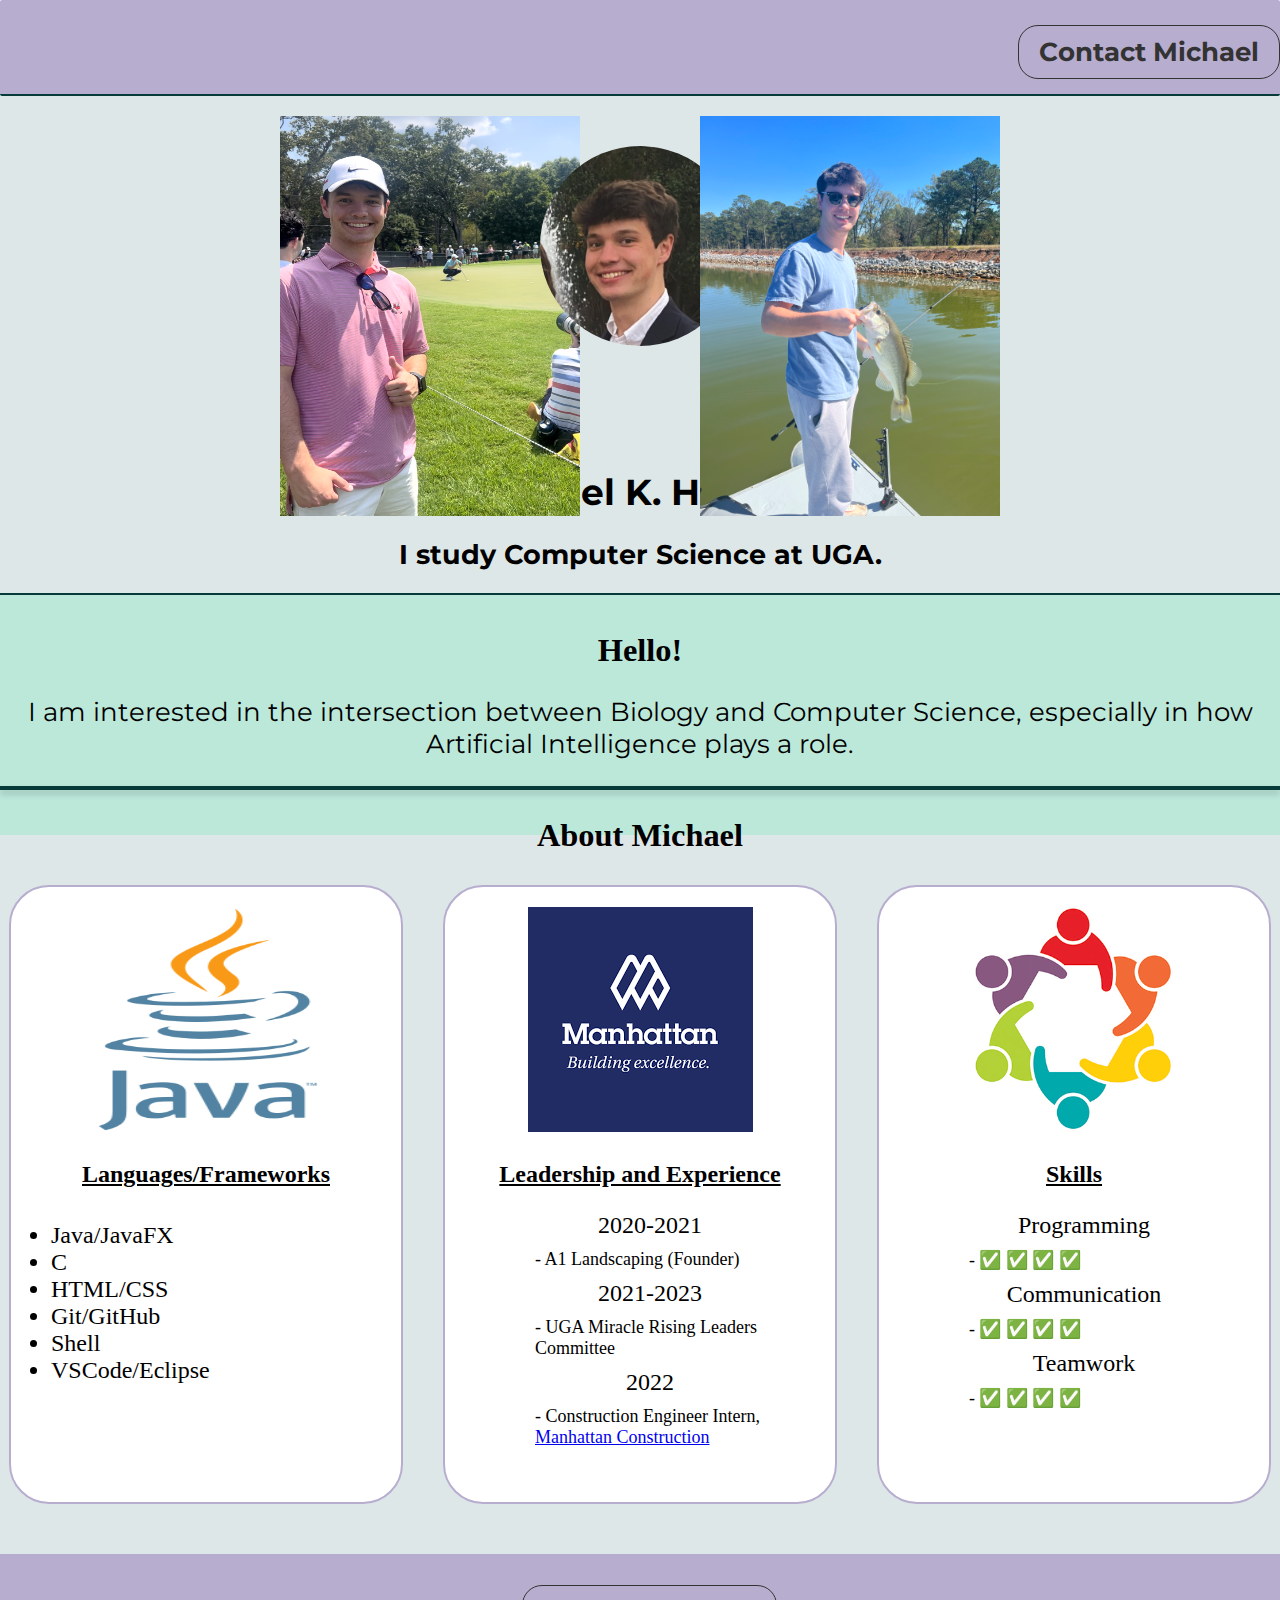
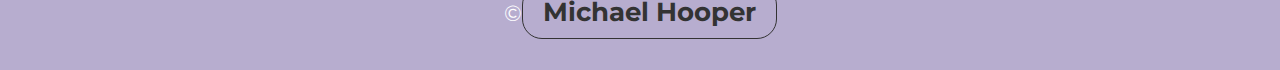
==== index.html @ 24d90095 "first commit" ====
<!DOCTYPE html>
<html lang="en">
<head>
    <meta charset="UTF-8">
    <meta name="viewport" content="width=device-width, initial-scale=1.0">
    <title>Michael K. Hooper</title>
    <link rel="stylesheet" href="css/style.css">
    <link rel="preconnect" href="https://fonts.googleapis.com">
<link rel="preconnect" href="https://fonts.gstatic.com" crossorigin>
<link href="https://fonts.googleapis.com/css2?family=Montserrat:wght@500&family=Rubik+Iso&display=swap" rel="stylesheet">
</head>
<body>
    <nav class="container">
        <p><a href="contact.html">Contact Michael</a></p>
    </nav>
    <section class="splash">
        <img src="images/mike-golf.PNG" alt="Michael" class="images img1" style="width:300px;height:400px;">
        <img src="images/michael.jpg" alt="Michael" class="images img2" style="width:200px;height:200px;">
        <img src="images/mike-fish.jpg" alt="Michael" class="images img3" style="width:300px;height:400px;">
        <h1>Michael K. Hooper</h1>
        <h2>I study Computer Science at UGA.</h2>
    </section>
    <section class="mid">
        <h2>Hello!</h2>
        <p>
            I am interested in the intersection between Biology and Computer Science, 
            especially in how Artificial Intelligence plays a role.
        </p>
        <hr color=#073B3A>
        <h2>About Michael</h2>
        </section>
        <div class="col-container">
        <div class="three-col">
        <div class="card"><img src="images/javalogo.png" alt="Java" style="width:225px;height:225px;">
        <h3 class="section-head">Languages/Frameworks</h3>
        <ul class="list">
            <li>
                Java/JavaFX
            </li>
            <li>
                C
            </li>
            <li>
                HTML/CSS
            </li>
            <li>
                Git/GitHub
            </li>
            <li>
                Shell
            </li>
            <li>
                VSCode/Eclipse
            </li>
        </ul>
    </div>
        <div class="card"><img src="images/construction.jpg" alt="Manhattan">
        <h3 class="section-head">Leadership and Experience</h3>
        <dl class="list">
            <dt>2020-2021</dt>
            <dd>- A1 Landscaping (Founder)</dd>
            <dt>2021-2023</dt>
            <dd>- UGA Miracle Rising Leaders Committee</dd>
            <dt>2022</dt>
            <dd>- Construction Engineer Intern, <a href="https://manhattanconstructiongroup.com">Manhattan Construction</a></dd>
        </dl>
    </div>
        <div class="card"><img src="images/programming.jpg" alt="Programming" style="width: 225px; height: 225px;"> 
        <h3 class="section-head">Skills</h3>
        <dl class="list">
            <dt>Programming</dt>
            <dd>- &#9989; &#9989; &#9989; &#9989;</dd>
            <dt>Communication</dt>
            <dd>- &#9989; &#9989; &#9989; &#9989;</dd>
            <dt>Teamwork</dt>
            <dd>- &#9989; &#9989; &#9989; &#9989;</dd>
        </dl>
    </div>
</div>
</div>
    <footer>
        <p>&copy<a href="contact.html">Michael Hooper</a></p>
    </footer>
</body>
</html>
---- css/style.css ----
body {
    background:#F4FAFF;
    font-size: large;
    margin: 0;
    padding:0;
    text-align: center;
}
.container {
    display: flex;
}
nav {
    font-size: larger;
    padding:10px 0 0 0;
    background-color: #B7ADCF;
    border-bottom: solid #073B3A 2px;
    border-radius: 2px;
    display: flex;
    justify-content:flex-end;
    font-family: 'Rubik Iso', cursive;
}
nav a {
    text-decoration: none;
    padding: 10px 20px;
    border: 1px solid #333;
    border-radius: 20px;
    transition: background-color 0.5s, color 0.5s;
    color: #333;
    font-weight: bold;
}
nav a:hover {
    background-color: white;
    color:purple;
}

hr {
    border-width:2px;
    border-radius: 0px;
    box-shadow: 0 4px 6px rgba(0, 0, 0, 0.2);
}
footer {
    display:flex;
    justify-content: center;
    color: #fff;
    background-color: #B7ADCF;
    padding:20px;
}
footer a {
    text-decoration: none;
    padding: 10px 20px;
    border: 1px solid #333;
    border-radius: 20px;
    transition: background-color 0.5s, color 0.5s;
    color:#333;
    font-weight: bold;
    font-size:larger;
}

footer a:hover {
    background-color: white;
    color:purple;
}
.card {
    width: 350px; 
    padding: 20px; 
    background-color: white; 
    border-radius: 40px; 
    border: 2px double #B7ADCF; 
    margin: 10px; 
    display: inline-block; 
}
.section-head {
    font-size: 1.5rem;
    font-weight: bold;
    margin-bottom: 10px;
}
.list {
    display:grid;
    list-style-type: disc;
    padding-left: 20px;
    font-size:x-large;
}
.three-col {
    display: grid;
    grid-template-columns: 1fr 1fr 1fr;
    gap:20px;
}
.col-container {
    display:flex;
    justify-content: center;
    padding-top: 40px;
    padding-bottom: 40px;
    background-color: #DEE7E7;
}
.splash {
    padding: 350px 0 0 0;
    background-color: #DEE7E7;
    font-family: 'Montserrat', sans-serif;
    border-bottom: solid #073B3A 2px;
    position: relative;
    text-align: center;
}
.images {
    position: absolute;
}
.img1{
    border-radius: 0%;
    top:20px;
    left:280px;
}
.img2 {
    border-radius: 50%;
    top:50px;
    left:50%;
    transform: translateX(-50%);
}
.img3 {
    border-radius: 0%;
    top:20px;
    right:280px;
}
h3{
    text-decoration: underline;
    font-family: 'Times New Roman', Times, serif;
}
p {
    font-size: larger;
    font-family: 'Montserrat', sans-serif;
    
}
ul, dd {
    font-size:large;
    padding: 10px;
    text-align: left;
    font-family: 'Times New Roman', Times, serif;
}

section {
    background-color: rgb(188, 232, 218);
}
.mid {
    height: 200px;
    font-size: larger;
    padding-top:10px;
    padding-bottom: 30px;
}
.one-col {
    display:grid;
    grid-template-columns: 1fr;
    background-color:  #DEE7E7;
    font-size: x-large;
}
.one-col-container {
    display:flex;
    justify-content: center;
    background-color: #DEE7E7;
    height:250px;
}
label {
   font-style: bolder;
   font-family: 'Montserrat', sans-serif;
   margin-bottom: 10px;
   width:100%;
   padding:10px;
   
}
.main {
    height:500px;
    padding-top:10px;
    padding-bottom:5px;
    font-size:30px;
    font-family: 'Montserrat', sans-serif;
}
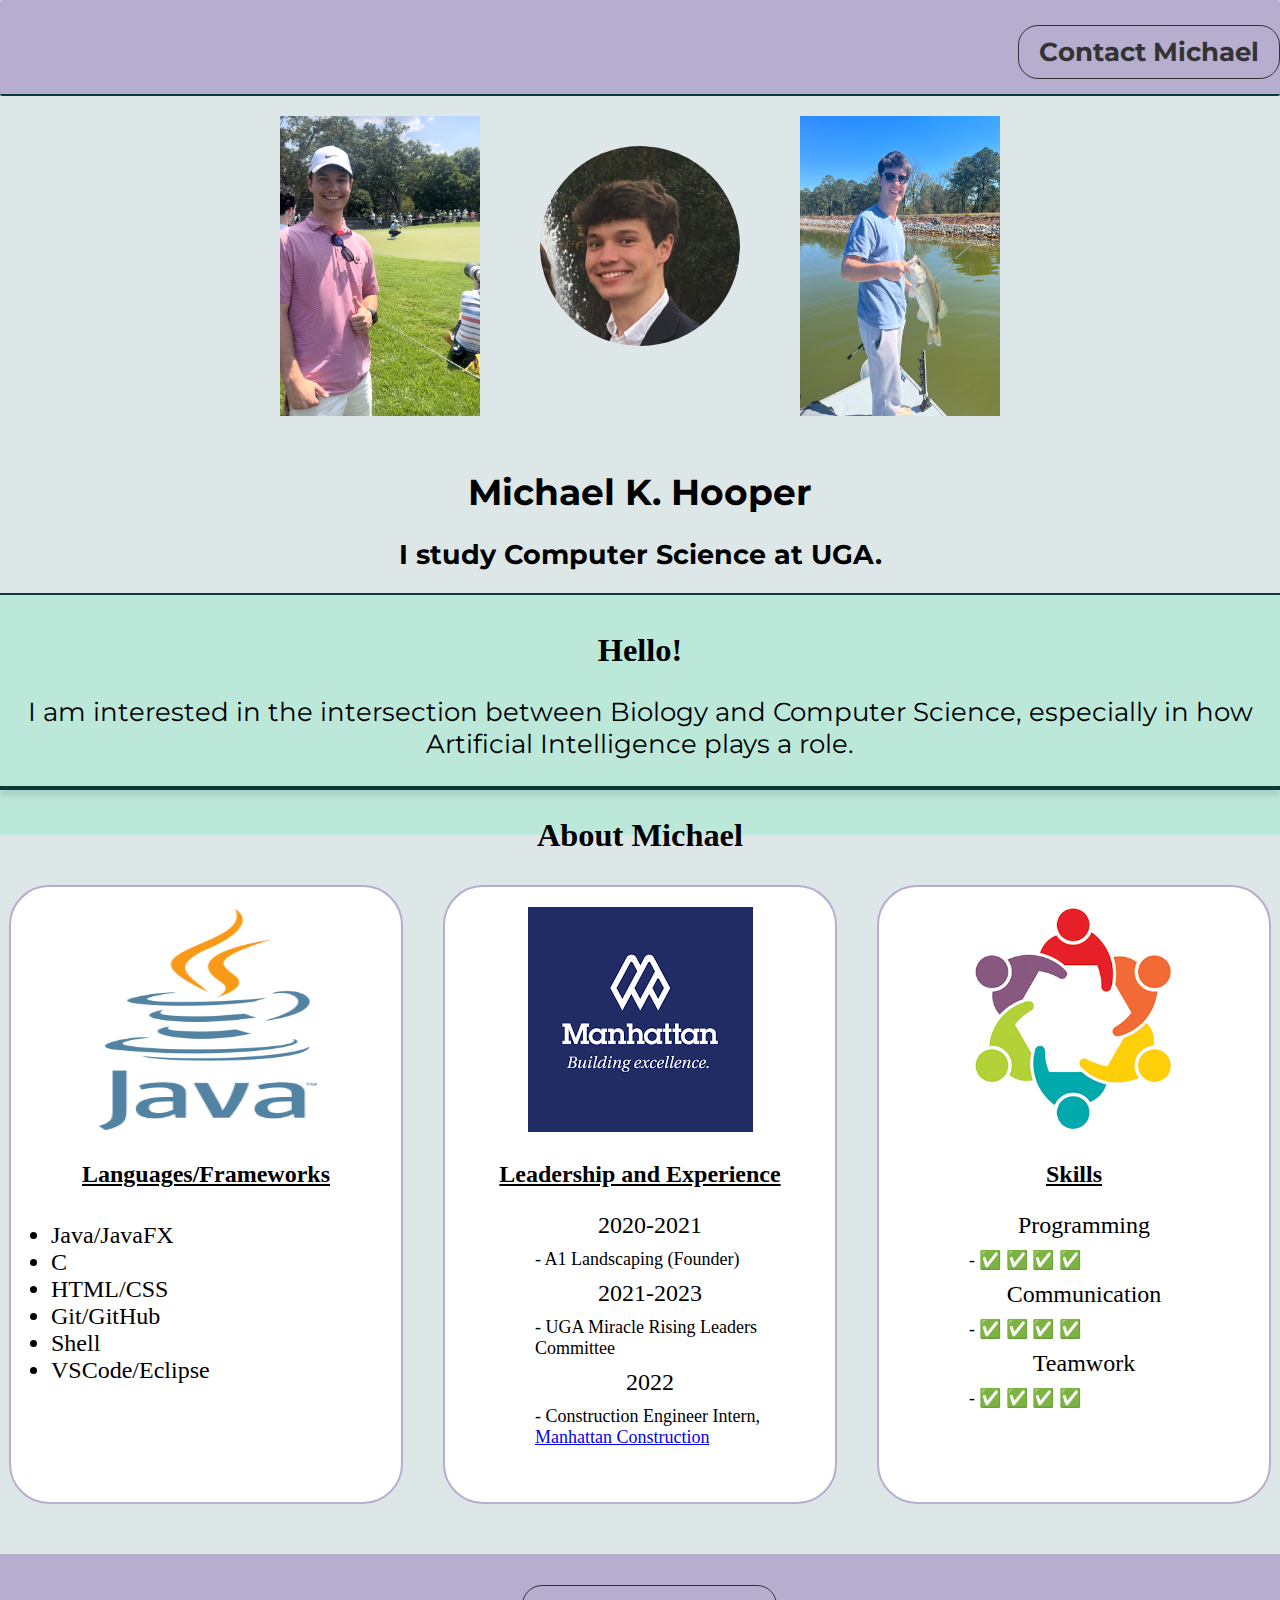
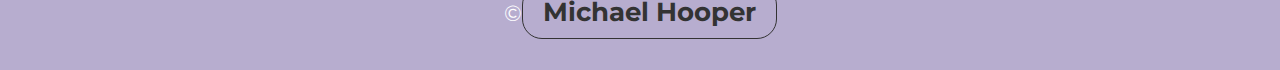
==== commit 3aa71a97: "smaller pics" ====
--- a/index.html
+++ b/index.html
@@ -14,9 +14,9 @@
         <p><a href="contact.html">Contact Michael</a></p>
     </nav>
     <section class="splash">
-        <img src="images/mike-golf.PNG" alt="Michael" class="images img1" style="width:300px;height:400px;">
+        <img src="images/mike-golf.PNG" alt="Michael" class="images img1" style="width:200px;height:300px;">
         <img src="images/michael.jpg" alt="Michael" class="images img2" style="width:200px;height:200px;">
-        <img src="images/mike-fish.jpg" alt="Michael" class="images img3" style="width:300px;height:400px;">
+        <img src="images/mike-fish.jpg" alt="Michael" class="images img3" style="width:200px;height:300px;">
         <h1>Michael K. Hooper</h1>
         <h2>I study Computer Science at UGA.</h2>
     </section>
